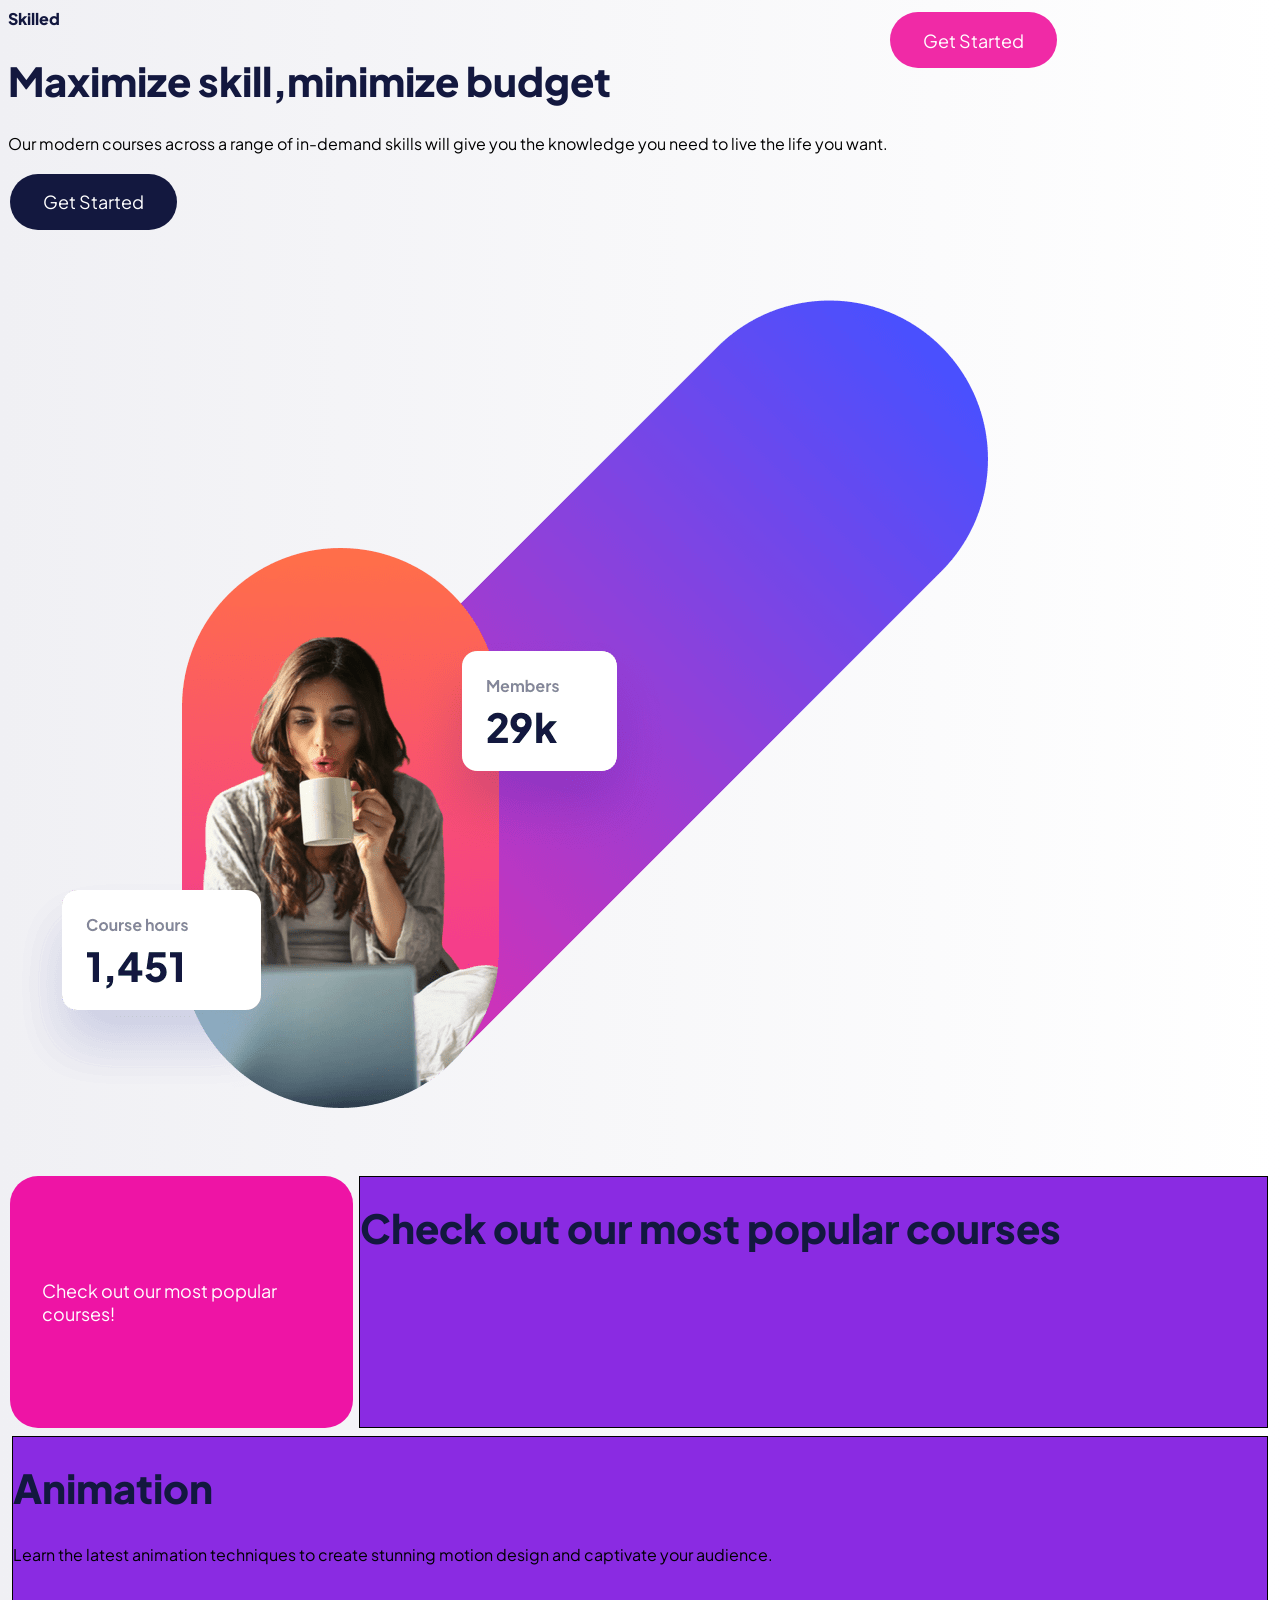
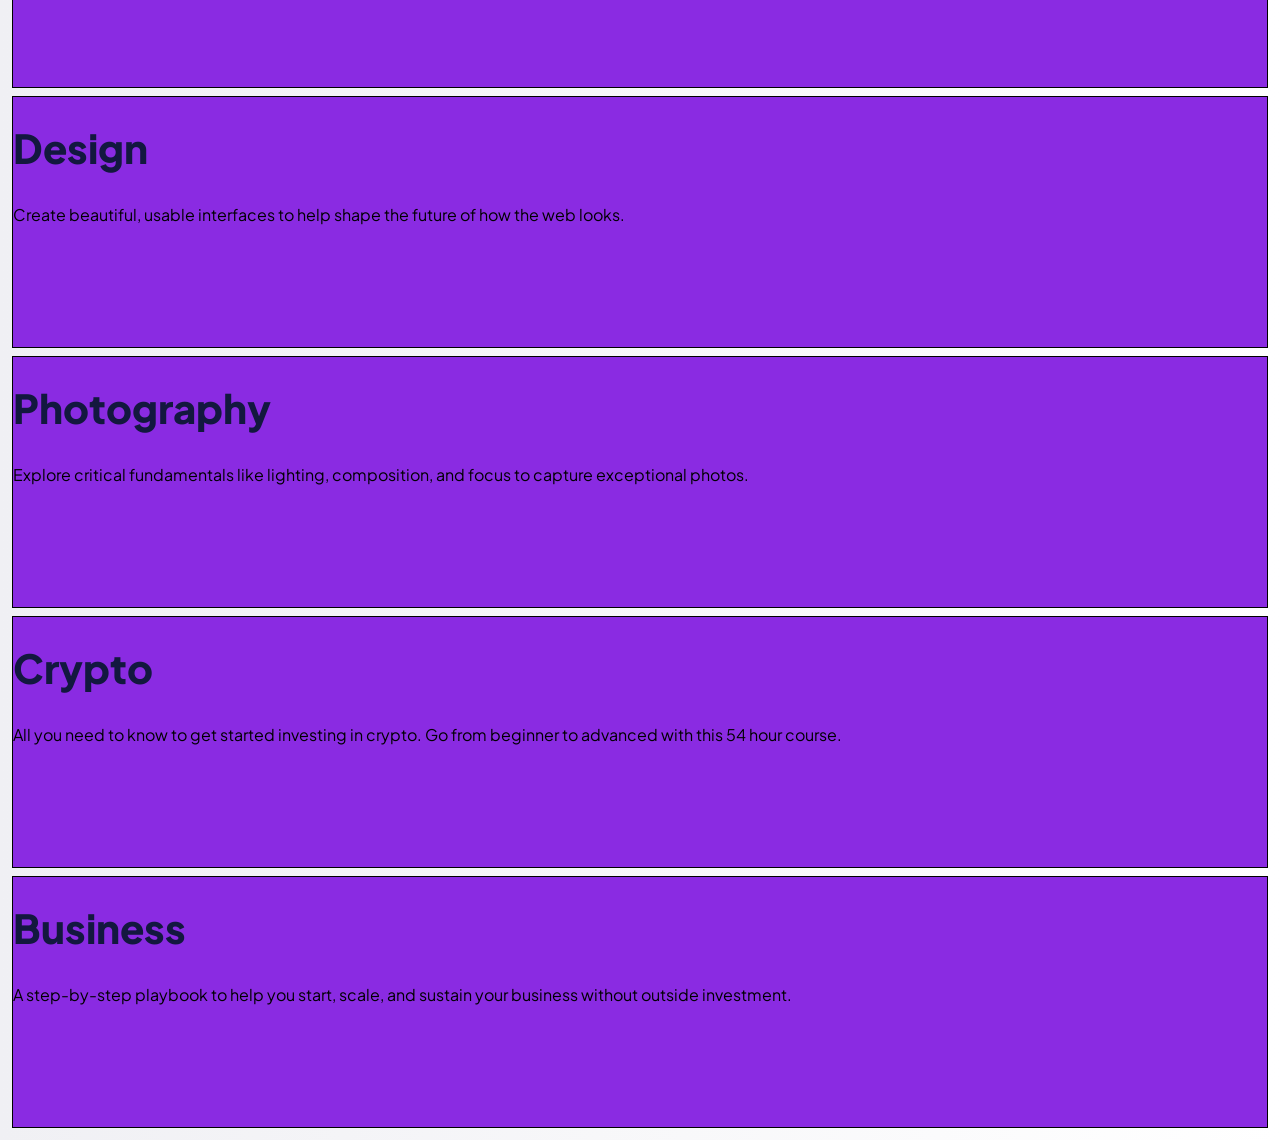
==== index.html @ 8b705584 "responsive update#1" ====
<!DOCTYPE html>
<html lang="en">
<head>
    <meta charset="UTF-8">
    <meta http-equiv="X-UA-Compatible" content="IE=edge">
    <meta name="viewport" content="width=device-width, initial-scale=1.0">
    <link rel="stylesheet" href="reset.css">
    <link rel="stylesheet" href="style.css">
    <link rel="icon" type="image/png" sizes="32x32" href="./assets/favicon-32x32.png">
    <link rel="preconnect" href="https://fonts.googleapis.com">
    <link rel="preconnect" href="https://fonts.gstatic.com" crossorigin>
    <link href="https://fonts.googleapis.com/css2?family=Plus+Jakarta+Sans:wght@400;500;800&display=swap" rel="stylesheet">
    <title>Bitcamp2</title>
</head>
<body>
    <div class="container">
        <div style="height: 20%;"> <h7 style="font-family: 'Plus Jakarta Sans', sans-serif; color: #13183F; font-weight: 800;"> Skilled  </h7>   
        <h1> Maximize skill,minimize budget </h1>
        <p> Our modern courses across a range of in-demand skills will give you the knowledge you need to live the life you want. </p> <button class="button"> Get Started </button>
        </div>
        <button class="button1"> Get Started </button>
        <div>
         <img   class="mobile" src="Assets/image-hero-mobile.png" alt="photo">
         <img class="desktop col-12" src="Assets/image-hero-desktop.png" alt="photo" >
        </div>

        <button class="buttonB"> Check out our most popular courses! </button>
        <div class="block one"> 
            <h1> Check out our most popular courses </h1>
        </div>
        <div class="block two">
             <h1>Animation</h1> 
             <p> Learn the latest animation techniques to create stunning motion design and captivate your audience. </p> 
        </div>
        <div class="block three"> 
            <h1> Design </h1> 
            <p> Create beautiful, usable interfaces to help shape the future of how the web looks. </p> 
        </div>
        <div class="block four"> 
            <h1> Photography </h1>
            <p> Explore critical fundamentals like lighting, composition, and focus to capture exceptional photos. </p>
        </div>
        <div class="block six"> 
            <h1> Crypto </h1>
            <p> All you need to know to get started investing in crypto. Go from beginner to advanced with this 54 hour course. </p>
        </div>
        <div class="block seven"> 
            <h1> Business </h1>
            <p> A step-by-step playbook to help you start, scale, and sustain your business without outside investment. </p>
        </div>
    </div>
    <script src="script.js"> </script>
</body>
</html>
---- style.css ----
body {
    background: rgb(240,240,244);
    background: linear-gradient(90deg, rgba(240,240,244,1) 0%, rgba(255,255,255,1) 100%, rgba(0,212,255,1) 100%);
}
h1 {
    font-family: 'Plus Jakarta Sans', sans-serif;
}
h1 {
    font-family: 'Plus Jakarta Sans', sans-serif; 
    font-size: 40px; 
    color: #13183F; 
    font-weight: 800;
    line-height: 50px;
    text-align: left;
    vertical-align: top;
    
}
p {
    font-family: 'Plus Jakarta Sans', sans-serif;
    text-align: left;
}
.container {
    display: flex;
    flex-wrap: wrap;
}
.block {
    flex-grow: 1;
    height: 250px;
    outline: 1px solid black;
    margin: 5px;
    background-color: blueviolet;
    text-align:center;
    line-height: 30px;
}
.button {
    font-family: 'Plus Jakarta Sans', sans-serif;
    background-color: #13183F;
    border: none;
    color: #ffffff;
    padding: 15px 32px;
    text-align: center;
    text-decoration: none;
    display: inline-block;
    height: 56px;
    width: 167px;
    font-size: 18px;
    margin: 4px 2px;
    border-radius: 28px;
    cursor: pointer;
}
.buttonB {
    font-family: 'Plus Jakarta Sans', sans-serif;
    background-color: rgb(238, 20, 165);
    border: none;
    color: #ffffff;
    padding: 32px 32px;
    text-align: left;
    text-decoration: none;
    display: inline-block;
    height: 120x;
    width: 343px;
    font-size: 18px;
    margin: 4px 2px;
    border-radius: 28px;
    cursor: pointer;
}
.desktop {
    display:none;
}
.button1 {
    font-family: 'Plus Jakarta Sans', sans-serif;
    background-color: #F02AA6;
    border: none;
    color: #ffffff;
    padding: 15px 32px;
    text-align: center;
    text-decoration: none;
    display: inline-block;
    height: 56px;
    width: 167px;
    font-size: 18px;
    margin: 4px 2px;
    border-radius: 28px;
    cursor: pointer;
}
[class*="col-"] {
    width: 100%;
  }
.menu li:hover {
    background-color: #0099cc;
}
@media only screen and (min-width: 768px) {
    /* For desktop: */
    .desktop {
        display:block;
    }
    .container{
        display: flex;
        flex-wrap: wrap;
        
    }
    .mobile {
        display:none;
    }

    .col-1 {width: 8.33%;}
    .col-2 {width: 16.66%;}
    .col-3 {width: 25%;}
    .col-4 {width: 33.33%;}
    .col-5 {width: 41.66%;}
    .col-6 {width: 50%;}
    .col-7 {width: 58.33%;}
    .col-8 {width: 66.66%;}
    .col-9 {width: 75%;}
    .col-10 {width: 83.33%;}
    .col-11 {width: 91.66%;}
    .col-12 {width: 100%;}
  }
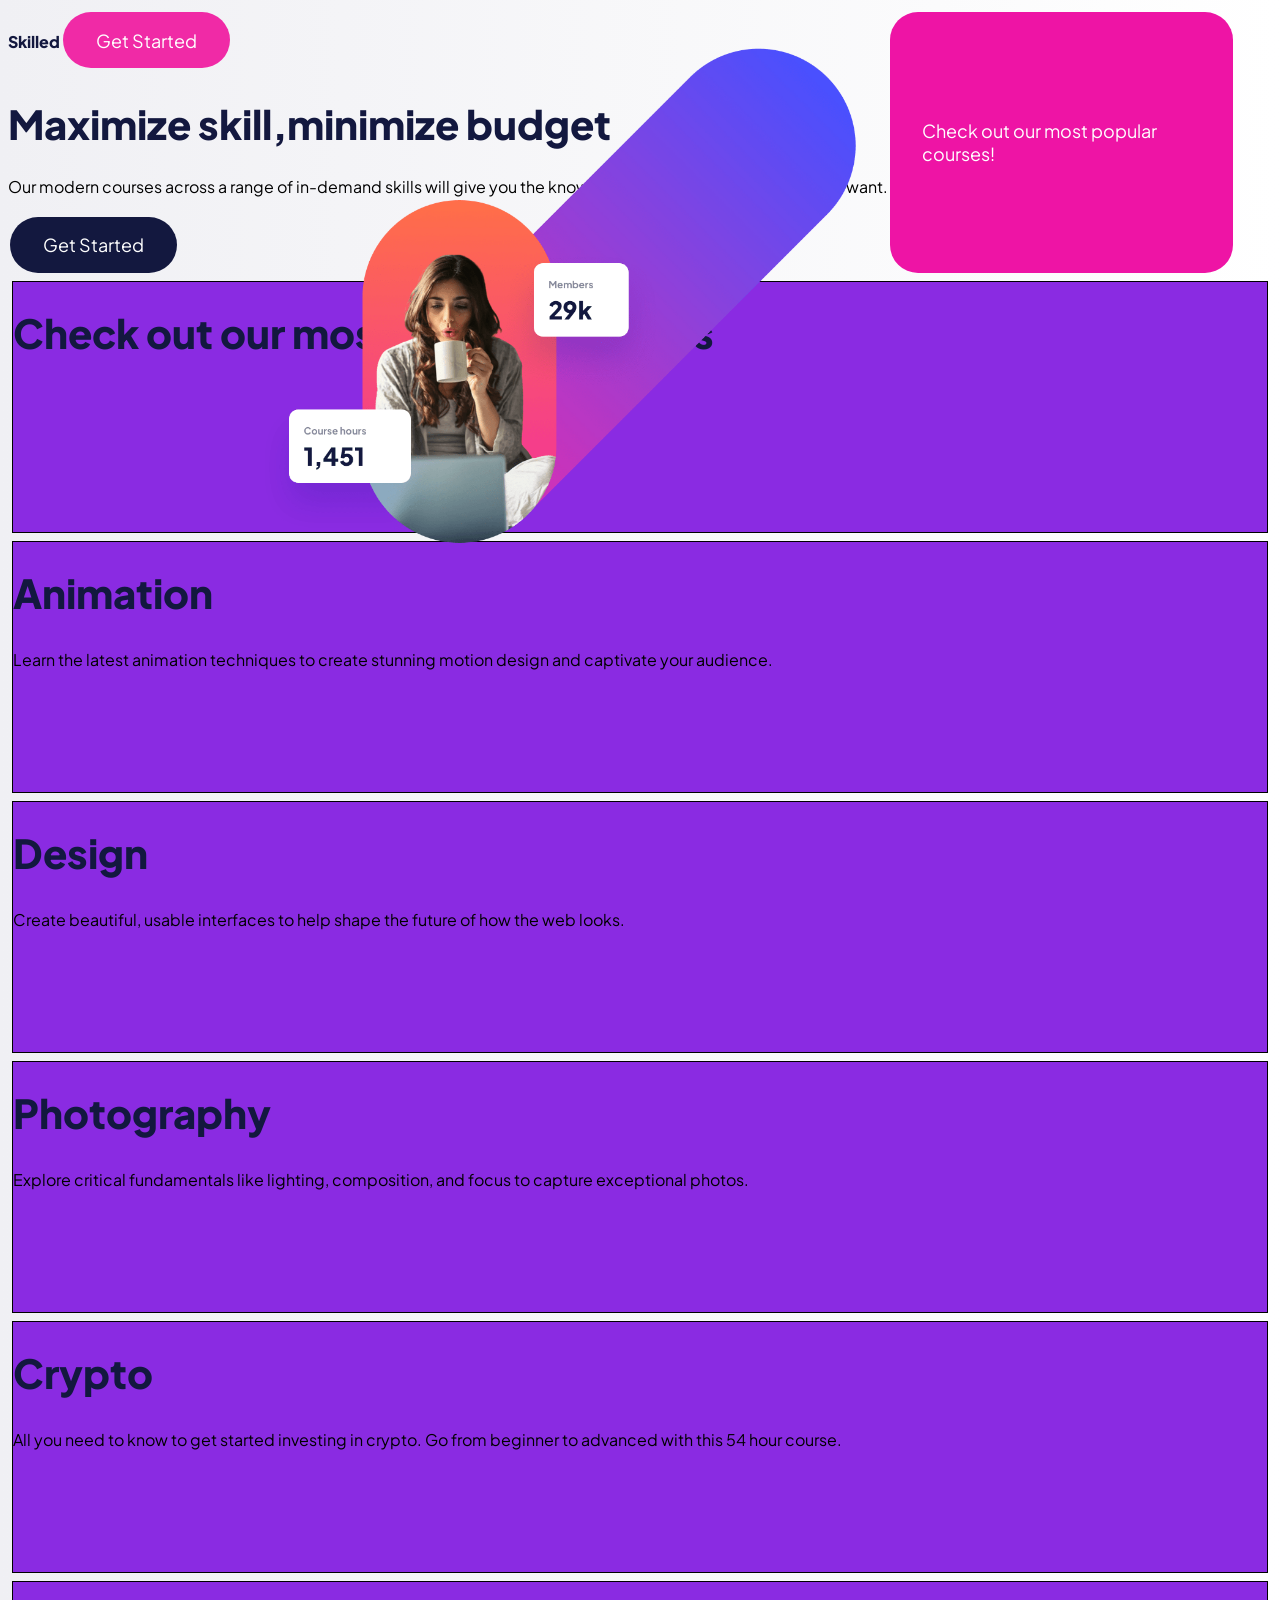
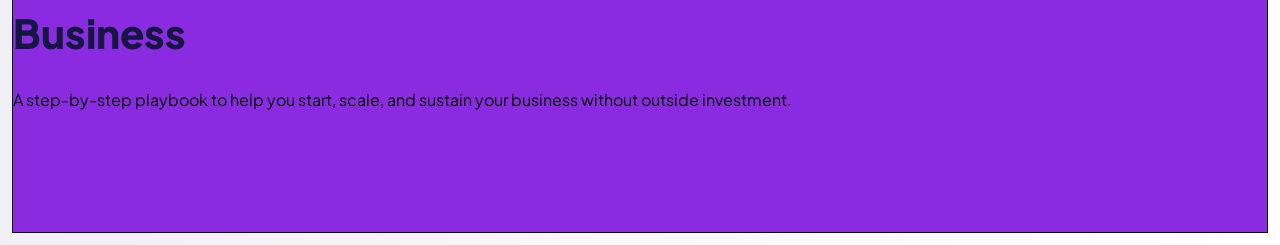
==== commit a485d1d5: "responsive update#2" ====
--- a/index.html
+++ b/index.html
@@ -14,14 +14,17 @@
 </head>
 <body>
     <div class="container">
-        <div style="height: 20%;"> <h7 style="font-family: 'Plus Jakarta Sans', sans-serif; color: #13183F; font-weight: 800;"> Skilled  </h7>   
+
+        <div class="desktop1"> <h7 style="font-family: 'Plus Jakarta Sans', sans-serif; color: #13183F; font-weight: 800;"> Skilled  </h7>   <button class="button1"> Get Started </button>
         <h1> Maximize skill,minimize budget </h1>
         <p> Our modern courses across a range of in-demand skills will give you the knowledge you need to live the life you want. </p> <button class="button"> Get Started </button>
+        
         </div>
-        <button class="button1"> Get Started </button>
+        
         <div>
-         <img   class="mobile" src="Assets/image-hero-mobile.png" alt="photo">
+         <img   class="mobile col-3" src="Assets/image-hero-mobile.png" alt="photo">
          <img class="desktop col-12" src="Assets/image-hero-desktop.png" alt="photo" >
+         <img class="tablet col-6" src="Assets/image-hero-desktop.png" alt="photo">
         </div>
 
         <button class="buttonB"> Check out our most popular courses! </button>
--- a/style.css
+++ b/style.css
@@ -1,6 +1,8 @@
 body {
     background: rgb(240,240,244);
     background: linear-gradient(90deg, rgba(240,240,244,1) 0%, rgba(255,255,255,1) 100%, rgba(0,212,255,1) 100%);
+
+    overflow-x: hidden;
 }
 h1 {
     font-family: 'Plus Jakarta Sans', sans-serif;
@@ -64,9 +66,6 @@
     border-radius: 28px;
     cursor: pointer;
 }
-.desktop {
-    display:none;
-}
 .button1 {
     font-family: 'Plus Jakarta Sans', sans-serif;
     background-color: #F02AA6;
@@ -82,17 +81,27 @@
     margin: 4px 2px;
     border-radius: 28px;
     cursor: pointer;
+    margin-left: auto;
+
 }
+.desktop {
+    display:none; 
+}
+.tablet {
+    display: none;
+}
+
 [class*="col-"] {
     width: 100%;
   }
 .menu li:hover {
     background-color: #0099cc;
 }
-@media only screen and (min-width: 768px) {
+@media only screen and (min-width: 376px) {
     /* For desktop: */
     .desktop {
         display:block;
+        position: absolute;
     }
     .container{
         display: flex;
@@ -115,4 +124,20 @@
     .col-10 {width: 83.33%;}
     .col-11 {width: 91.66%;}
     .col-12 {width: 100%;}
+  }
+  @media only screen and (min-width: 769px) {
+    .tablet {
+        display: block;
+        position: absolute;
+        left: 20%;
+    }
+    .mobile {
+        display:none;
+    }
+    .desktop {
+        display:none;
+        position: absolute;
+        left: 20%;
+    }
+
   }
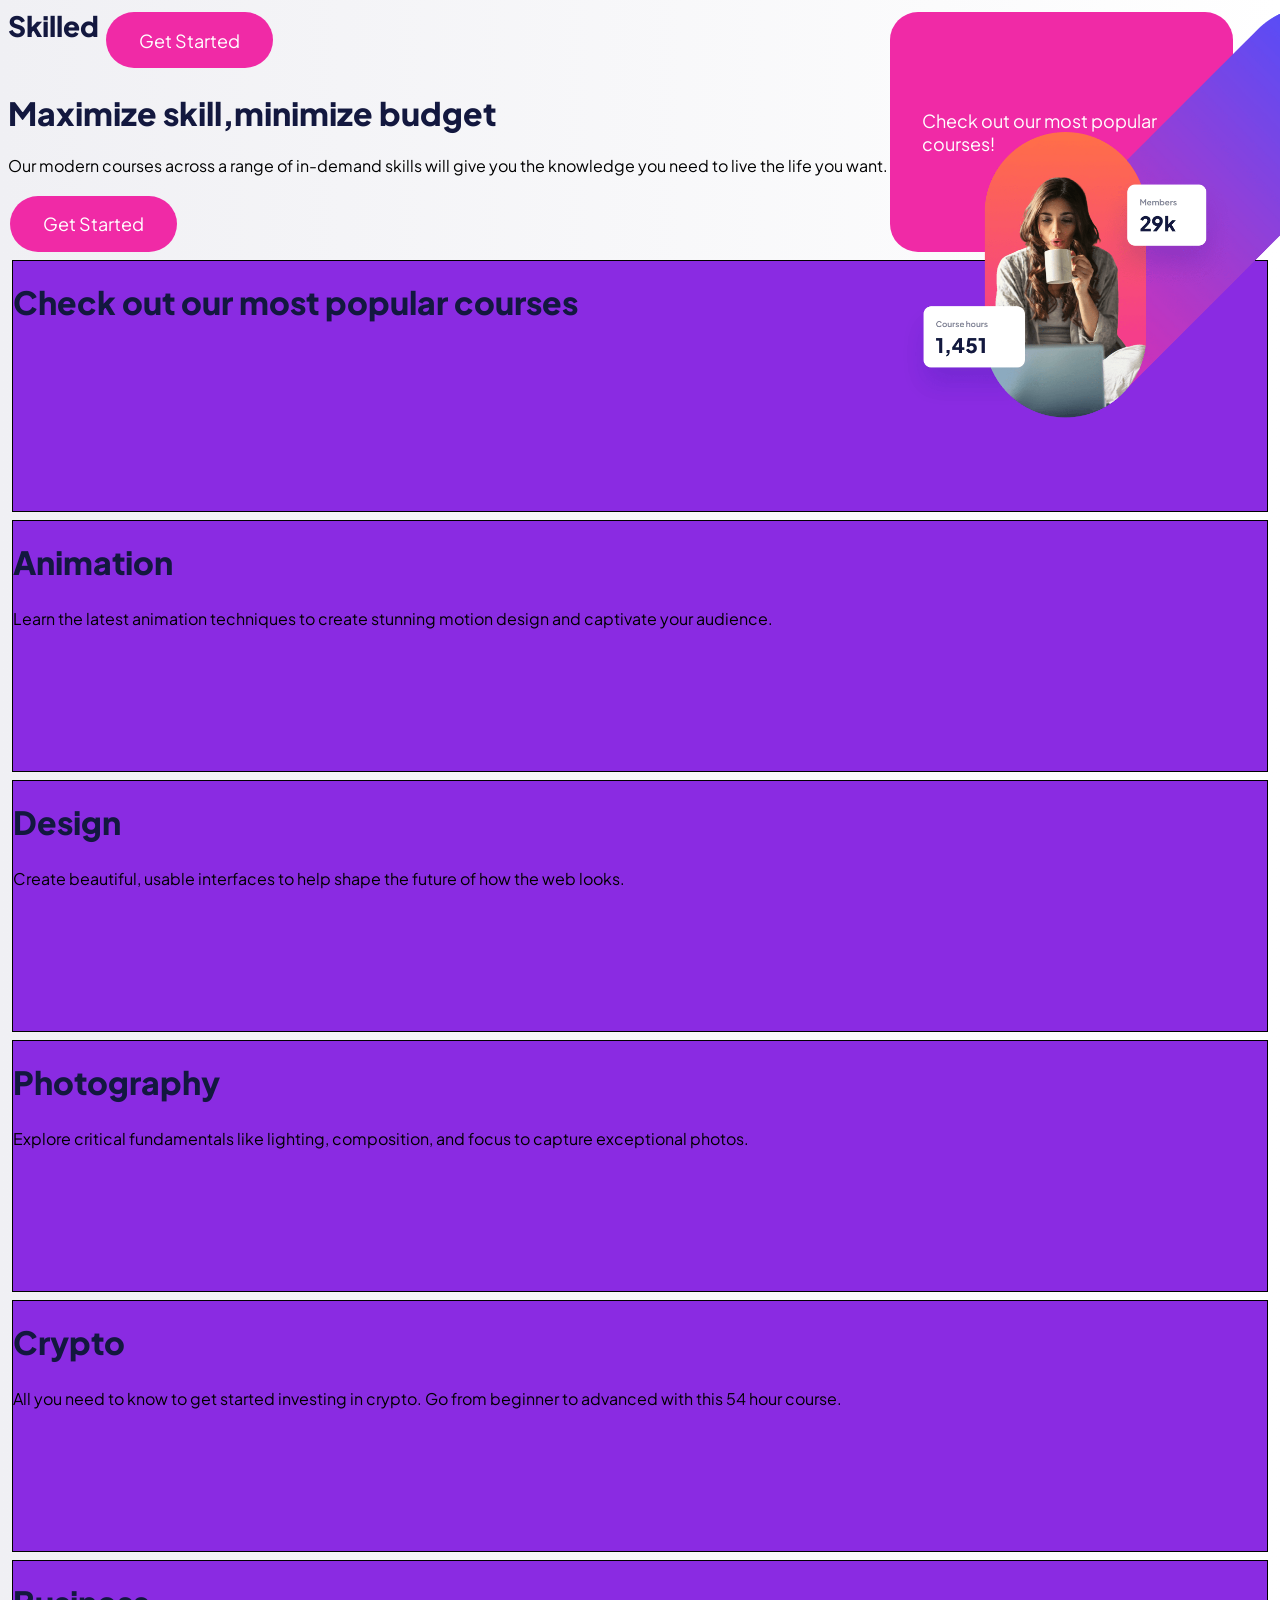
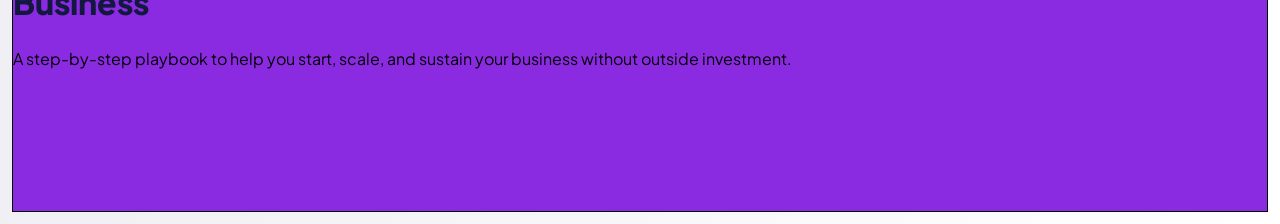
==== commit b7069a0d: "responsive update" ====
--- a/index.html
+++ b/index.html
@@ -15,16 +15,15 @@
 <body>
     <div class="container">
 
-        <div class="desktop1"> <h7 style="font-family: 'Plus Jakarta Sans', sans-serif; color: #13183F; font-weight: 800;"> Skilled  </h7>   <button class="button1"> Get Started </button>
+        <div class="desktop1"> <h7> Skilled  </h7>   <button class="button1"> Get Started </button>
         <h1> Maximize skill,minimize budget </h1>
         <p> Our modern courses across a range of in-demand skills will give you the knowledge you need to live the life you want. </p> <button class="button"> Get Started </button>
-        
         </div>
         
         <div>
-         <img   class="mobile col-3" src="Assets/image-hero-mobile.png" alt="photo">
+         <img   class="mobile col-1" src="Assets/image-hero-mobile.png" alt="photo">
          <img class="desktop col-12" src="Assets/image-hero-desktop.png" alt="photo" >
-         <img class="tablet col-6" src="Assets/image-hero-desktop.png" alt="photo">
+         <img class="tablet col-5" src="Assets/image-hero-desktop.png" alt="photo">
         </div>
 
         <button class="buttonB"> Check out our most popular courses! </button>
--- a/style.css
+++ b/style.css
@@ -4,19 +4,27 @@
 
     overflow-x: hidden;
 }
-h1 {
-    font-family: 'Plus Jakarta Sans', sans-serif;
-}
+
 h1 {
     font-family: 'Plus Jakarta Sans', sans-serif; 
-    font-size: 40px; 
+    font-size: 32px; 
     color: #13183F; 
     font-weight: 800;
-    line-height: 50px;
+    line-height: 40px;
     text-align: left;
     vertical-align: top;
     
 }
+h7 {
+    font-family: 'Plus Jakarta Sans', sans-serif;
+    font-size: 28px; 
+    color: #13183F; 
+    font-weight: 800;
+    line-height: 35px;
+    text-align: left;
+    vertical-align: top;
+}
+
 p {
     font-family: 'Plus Jakarta Sans', sans-serif;
     text-align: left;
@@ -36,7 +44,7 @@
 }
 .button {
     font-family: 'Plus Jakarta Sans', sans-serif;
-    background-color: #13183F;
+    background-color: #F02AA6;
     border: none;
     color: #ffffff;
     padding: 15px 32px;
@@ -52,7 +60,7 @@
 }
 .buttonB {
     font-family: 'Plus Jakarta Sans', sans-serif;
-    background-color: rgb(238, 20, 165);
+    background-color: #F02AA6;
     border: none;
     color: #ffffff;
     padding: 32px 32px;
@@ -81,8 +89,7 @@
     margin: 4px 2px;
     border-radius: 28px;
     cursor: pointer;
-    margin-left: auto;
-
+    
 }
 .desktop {
     display:none; 
@@ -129,7 +136,8 @@
     .tablet {
         display: block;
         position: absolute;
-        left: 20%;
+        left: 70%;
+        bottom: 50%;
     }
     .mobile {
         display:none;
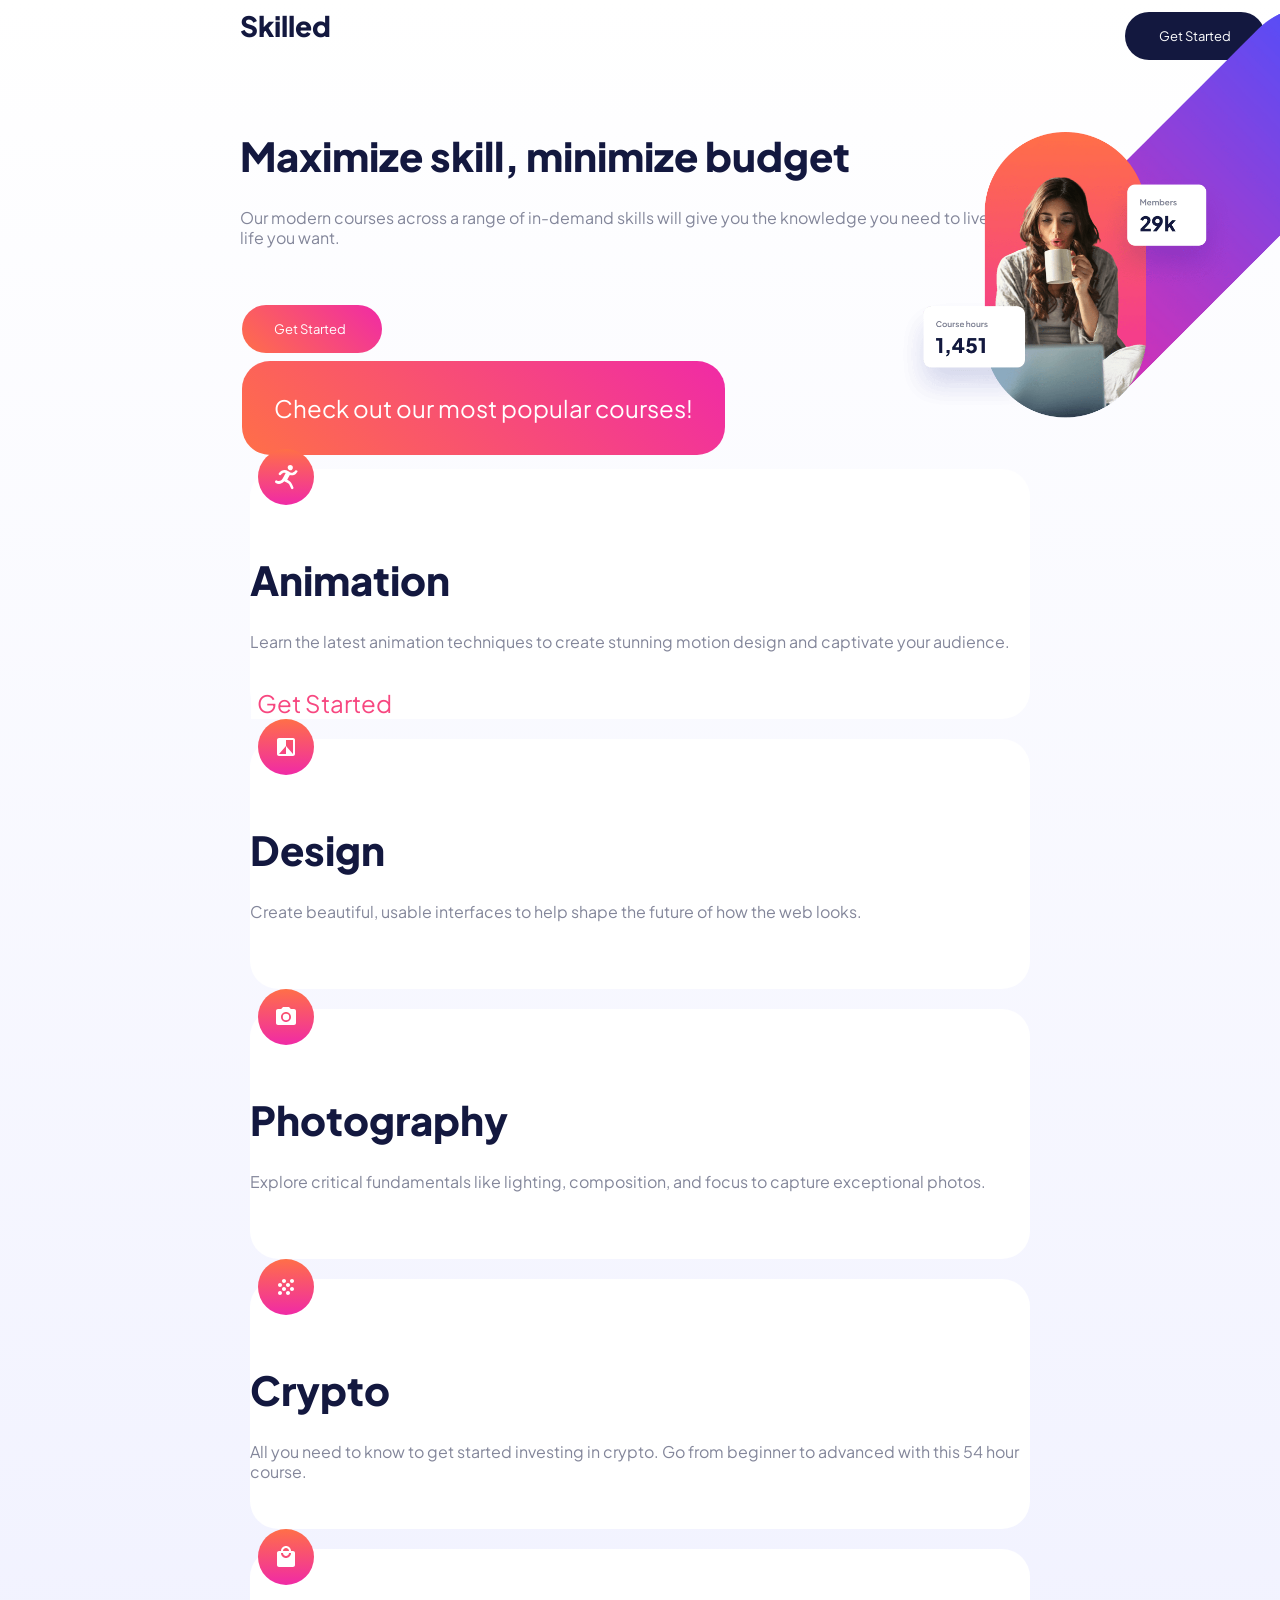
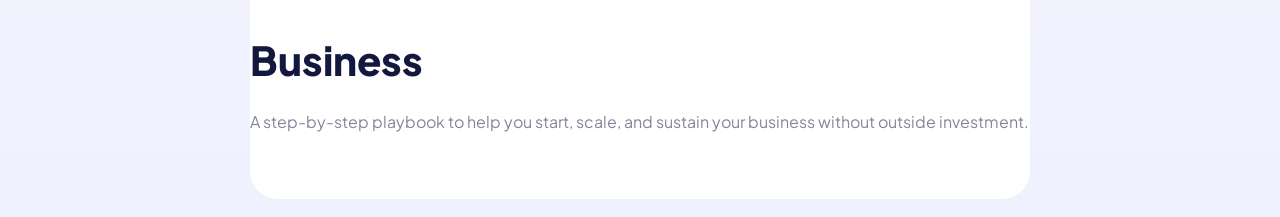
==== commit 615894ed: "small update" ====
--- a/index.html
+++ b/index.html
@@ -12,11 +12,11 @@
     <link href="https://fonts.googleapis.com/css2?family=Plus+Jakarta+Sans:wght@400;500;800&display=swap" rel="stylesheet">
     <title>Bitcamp2</title>
 </head>
-<body>
+<body class="wrapper">
     <div class="container">
 
         <div class="desktop1"> <h7> Skilled  </h7>   <button class="button1"> Get Started </button>
-        <h1> Maximize skill,minimize budget </h1>
+        <h1> Maximize skill, minimize budget </h1>
         <p> Our modern courses across a range of in-demand skills will give you the knowledge you need to live the life you want. </p> <button class="button"> Get Started </button>
         </div>
         
@@ -27,26 +27,30 @@
         </div>
 
         <button class="buttonB"> Check out our most popular courses! </button>
-        <div class="block one"> 
-            <h1> Check out our most popular courses </h1>
-        </div>
         <div class="block two">
+            <img src="Assets/icon-animation.svg" alt="" class="iconi">
              <h1>Animation</h1> 
              <p> Learn the latest animation techniques to create stunning motion design and captivate your audience. </p> 
+             <button class="buttonS"> Get Started </button>
         </div>
         <div class="block three"> 
+            <img src="Assets/icon-design.svg" alt="" class="iconi">
             <h1> Design </h1> 
             <p> Create beautiful, usable interfaces to help shape the future of how the web looks. </p> 
         </div>
         <div class="block four"> 
+            <img src="Assets/icon-photography.svg" alt="" class="iconi">
             <h1> Photography </h1>
             <p> Explore critical fundamentals like lighting, composition, and focus to capture exceptional photos. </p>
         </div>
         <div class="block six"> 
+            <img src="Assets/icon-crypto.svg" alt="" class="iconi">
             <h1> Crypto </h1>
             <p> All you need to know to get started investing in crypto. Go from beginner to advanced with this 54 hour course. </p>
+            
         </div>
         <div class="block seven"> 
+            <img src="Assets/icon-business.svg" alt="" class="iconi">
             <h1> Business </h1>
             <p> A step-by-step playbook to help you start, scale, and sustain your business without outside investment. </p>
         </div>
--- a/style.css
+++ b/style.css
@@ -1,18 +1,22 @@
 body {
-    background: rgb(240,240,244);
-    background: linear-gradient(90deg, rgba(240,240,244,1) 0%, rgba(255,255,255,1) 100%, rgba(0,212,255,1) 100%);
+    overflow-x: hidden;
+    background: linear-gradient(180deg, #FFFFFF 0%, #F0F1FF 100%);
 
-    overflow-x: hidden;
 }
-
+.wrapper {   /* ashorebs kontents marcxena kididan   */
+    max-width: 50rem;
+    margin-inline: auto;
+    padding-inline: 1rem;
+}
 h1 {
     font-family: 'Plus Jakarta Sans', sans-serif; 
-    font-size: 32px; 
+    font-size: 40px; 
     color: #13183F; 
     font-weight: 800;
-    line-height: 40px;
+    line-height: 50px;
     text-align: left;
     vertical-align: top;
+    margin-top: 11%;
     
 }
 h7 {
@@ -28,6 +32,17 @@
 p {
     font-family: 'Plus Jakarta Sans', sans-serif;
     text-align: left;
+    font-size: 16px;
+    line-height: 129%;
+    box-align:left;
+    color: #83869A;
+
+
+}
+.iconi {
+    position: absolute;
+    margin-top:-20px;
+    left: 1%;
 }
 .container {
     display: flex;
@@ -35,60 +50,96 @@
 }
 .block {
     flex-grow: 1;
+    background: #FFFFFF;
     height: 250px;
-    outline: 1px solid black;
-    margin: 5px;
-    background-color: blueviolet;
+    border-radius: 28px;
+    margin: 10px;
     text-align:center;
     line-height: 30px;
+    position:relative;
+    
 }
+.buttonS{
+    font-family: 'Plus Jakarta Sans', sans-serif;
+    background-image: 
+    linear-gradient(
+        45deg,
+      white,
+       white
+    );
+    border: none;
+    color:  #F74780;
+    padding-top: 20px;
+    left: 0.1%;
+    position: absolute;
+    text-align: left;
+    text-decoration: none;
+    display: inline-block;
+    font-size: 24px;
+    cursor: pointer;
+}
+.buttonS:hover {opacity: 0.5}
+.button:hover {opacity: 0.5}
+.buttonB:hover {opacity: 0.5}
+.button1:hover {opacity: 0.5}
 .button {
     font-family: 'Plus Jakarta Sans', sans-serif;
-    background-color: #F02AA6;
+    background-image: 
+    linear-gradient(
+        45deg,
+       #FF6F48,
+       #F02AA6
+    );
+    border: none;
+    color: #ffffff;
+    padding: 15px 32px;
+    text-align: left;
+    text-decoration: none;
+    display: inline-block;
+    height: 48px;
+    width: 140px;
+    font-size: 13px;
+    margin: 4px 2px;
+    border-radius: 28px;
+    cursor: pointer;
+    margin-top: 5%;
+}
+.buttonB {
+    font-family: 'Plus Jakarta Sans', sans-serif;
+    background-image: 
+    linear-gradient(
+        45deg,
+       #FF6F48,
+       #F02AA6
+    );
+    border: none;
+    color: #ffffff;
+    padding: 32px 32px;
+    text-align: left;
+    text-decoration: none;
+    display: inline-block;
+    font-size: 24px;
+    margin: 4px 2px;
+    border-radius: 28px;
+    cursor: pointer;
+}
+.button1 {
+    font-family: 'Plus Jakarta Sans', sans-serif;
+    background-color: #13183F;
     border: none;
     color: #ffffff;
     padding: 15px 32px;
     text-align: center;
     text-decoration: none;
     display: inline-block;
-    height: 56px;
-    width: 167px;
-    font-size: 18px;
+    height: 48px;
+    width: 140px;
+    font-size: 13px;
     margin: 4px 2px;
     border-radius: 28px;
     cursor: pointer;
-}
-.buttonB {
-    font-family: 'Plus Jakarta Sans', sans-serif;
-    background-color: #F02AA6;
-    border: none;
-    color: #ffffff;
-    padding: 32px 32px;
-    text-align: left;
-    text-decoration: none;
-    display: inline-block;
-    height: 120x;
-    width: 343px;
-    font-size: 18px;
-    margin: 4px 2px;
-    border-radius: 28px;
-    cursor: pointer;
-}
-.button1 {
-    font-family: 'Plus Jakarta Sans', sans-serif;
-    background-color: #F02AA6;
-    border: none;
-    color: #ffffff;
-    padding: 15px 32px;
-    text-align: center;
-    text-decoration: none;
-    display: inline-block;
-    height: 56px;
-    width: 167px;
-    font-size: 18px;
-    margin: 4px 2px;
-    border-radius: 28px;
-    cursor: pointer;
+    position: absolute;
+    right: 1%;
     
 }
 .desktop {
@@ -101,9 +152,6 @@
 [class*="col-"] {
     width: 100%;
   }
-.menu li:hover {
-    background-color: #0099cc;
-}
 @media only screen and (min-width: 376px) {
     /* For desktop: */
     .desktop {
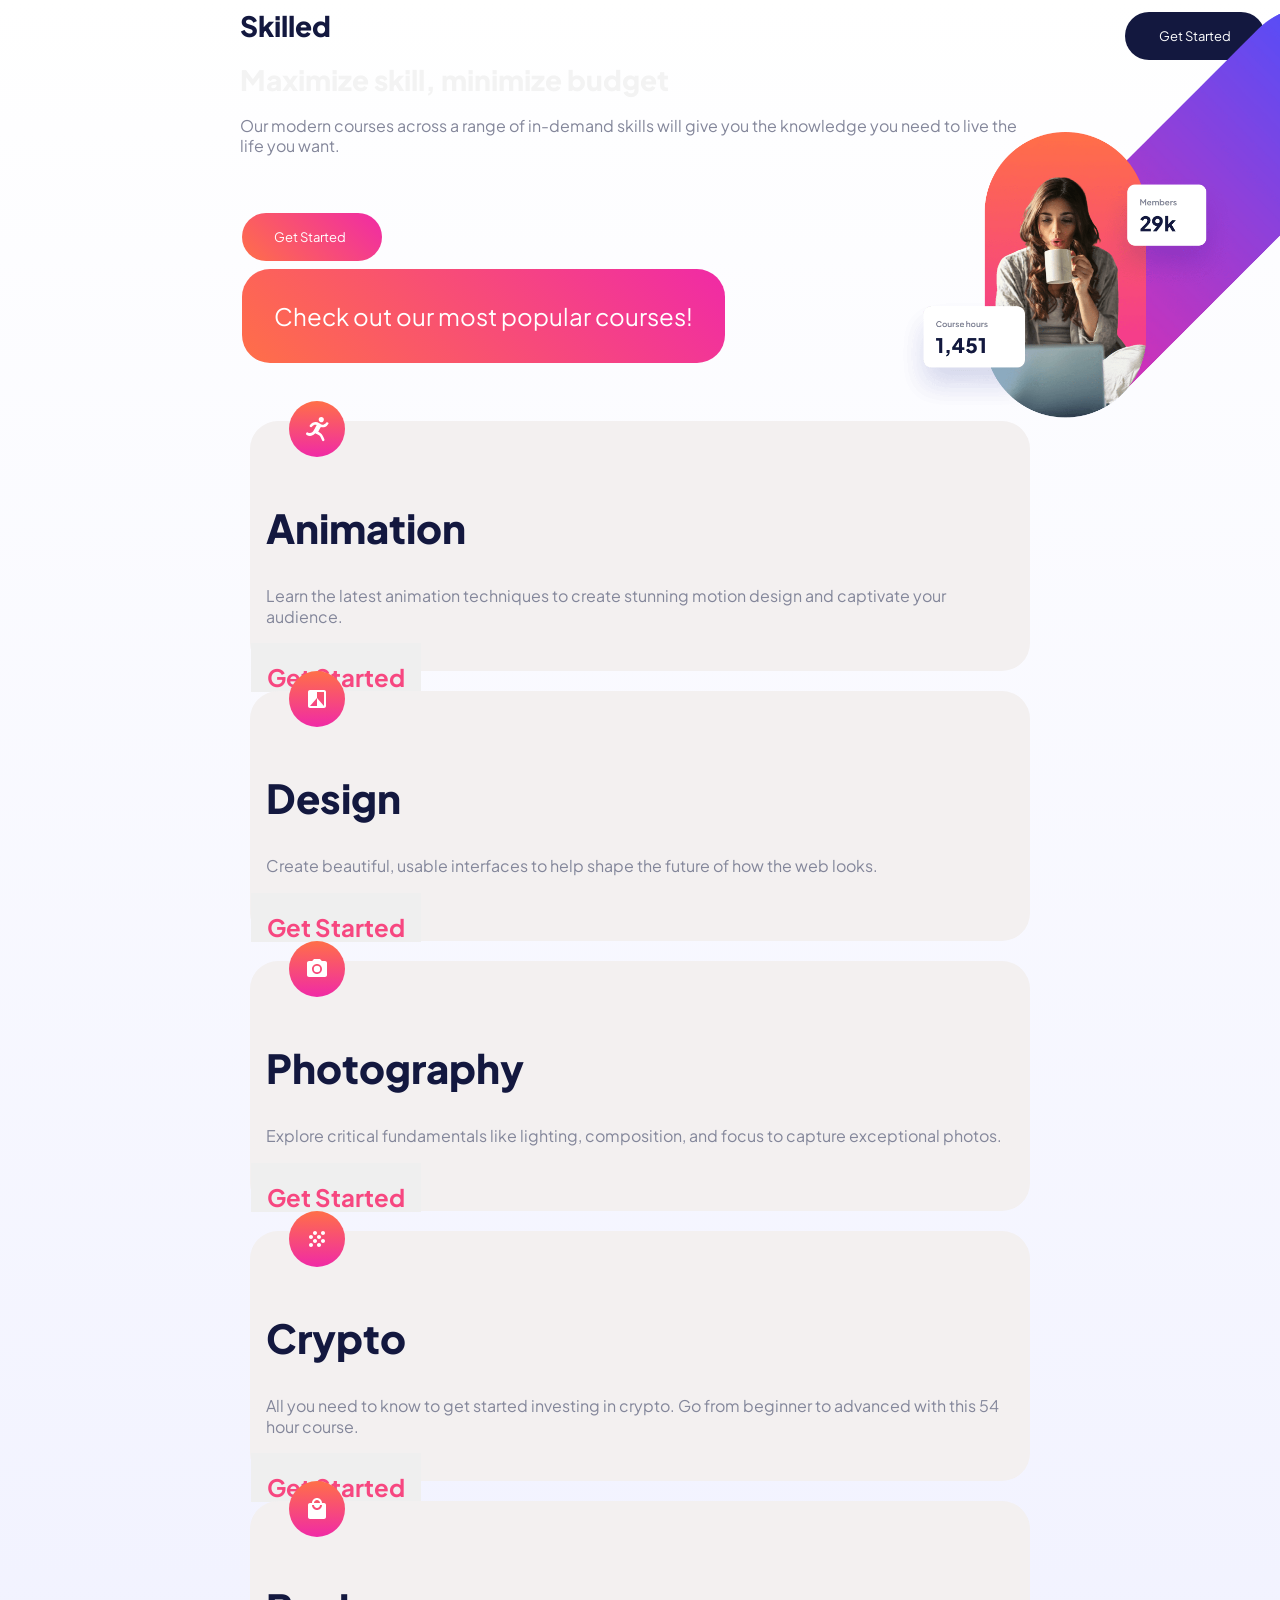
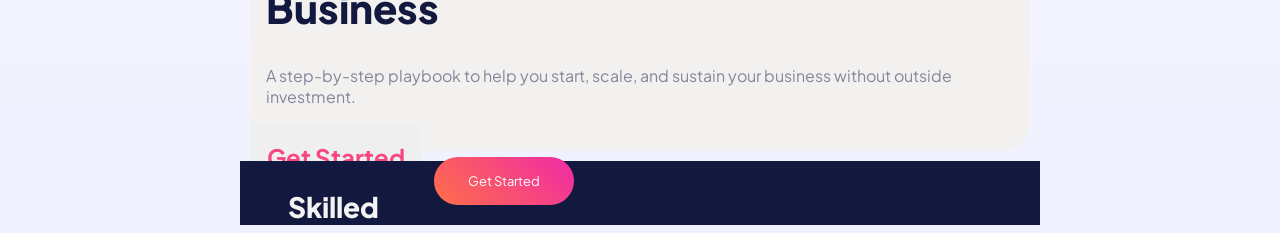
==== commit cb1af36b: "small update" ====
--- a/index.html
+++ b/index.html
@@ -16,7 +16,7 @@
     <div class="container">
 
         <div class="desktop1"> <h7> Skilled  </h7>   <button class="button1"> Get Started </button>
-        <h1> Maximize skill, minimize budget </h1>
+        <h1 class="skill"> Maximize skill, minimize budget </h1>
         <p> Our modern courses across a range of in-demand skills will give you the knowledge you need to live the life you want. </p> <button class="button"> Get Started </button>
         </div>
         
@@ -29,31 +29,35 @@
         <button class="buttonB"> Check out our most popular courses! </button>
         <div class="block two">
             <img src="Assets/icon-animation.svg" alt="" class="iconi">
-             <h1>Animation</h1> 
+             <h2 class="head">Animation</h2> 
              <p> Learn the latest animation techniques to create stunning motion design and captivate your audience. </p> 
              <button class="buttonS"> Get Started </button>
         </div>
         <div class="block three"> 
             <img src="Assets/icon-design.svg" alt="" class="iconi">
-            <h1> Design </h1> 
+            <h2 class="head"> Design </h2> 
             <p> Create beautiful, usable interfaces to help shape the future of how the web looks. </p> 
+            <button class="buttonS"> Get Started </button>
         </div>
         <div class="block four"> 
             <img src="Assets/icon-photography.svg" alt="" class="iconi">
-            <h1> Photography </h1>
+            <h2 class="head"> Photography </h2>
             <p> Explore critical fundamentals like lighting, composition, and focus to capture exceptional photos. </p>
+            <button class="buttonS"> Get Started </button>
         </div>
         <div class="block six"> 
             <img src="Assets/icon-crypto.svg" alt="" class="iconi">
-            <h1> Crypto </h1>
+            <h2 class="head"> Crypto </h2>
             <p> All you need to know to get started investing in crypto. Go from beginner to advanced with this 54 hour course. </p>
-            
+            <button class="buttonS"> Get Started </button>
         </div>
         <div class="block seven"> 
             <img src="Assets/icon-business.svg" alt="" class="iconi">
-            <h1> Business </h1>
+            <h2 class="head"> Business </h2>
             <p> A step-by-step playbook to help you start, scale, and sustain your business without outside investment. </p>
+            <button class="buttonS"> Get Started </button>
         </div>
+        <div class="bot"> <h3 class="skill"> Skilled </h3> <button class="buttonlast"> Get Started </button> </div>
     </div>
     <script src="script.js"> </script>
 </body>
--- a/style.css
+++ b/style.css
@@ -8,7 +8,17 @@
     margin-inline: auto;
     padding-inline: 1rem;
 }
-h1 {
+.skill{
+    
+    font-family: 'Plus Jakarta Sans', sans-serif; 
+    font-size: 28px;
+    font-weight: 800;
+    line-height: 35px;
+    letter-spacing: 0px;
+    text-align: left;
+    color: #f3f3f3; 
+}
+.head {
     font-family: 'Plus Jakarta Sans', sans-serif; 
     font-size: 40px; 
     color: #13183F; 
@@ -42,15 +52,18 @@
 .iconi {
     position: absolute;
     margin-top:-20px;
-    left: 1%;
+    left: 5%;
 }
 .container {
     display: flex;
     flex-wrap: wrap;
 }
 .block {
+    max-width: 50rem;
+    margin-inline: auto;
+    padding-inline: 1rem;
     flex-grow: 1;
-    background: #FFFFFF;
+    background: #f3f0f0;
     height: 250px;
     border-radius: 28px;
     margin: 10px;
@@ -60,13 +73,16 @@
     
 }
 .buttonS{
-    font-family: 'Plus Jakarta Sans', sans-serif;
-    background-image: 
-    linear-gradient(
-        45deg,
-      white,
-       white
-    );
+    font-family: Plus Jakarta Sans;
+    font-size: 18px;
+    font-weight: 700;
+    line-height: 28px;
+    letter-spacing: 0px;
+    max-width: 50rem;
+    margin-inline: auto;
+    padding-inline: 1rem;
+    background-image: 
+    linear-gradient(45deg,white);
     border: none;
     color:  #F74780;
     padding-top: 20px;
@@ -122,10 +138,16 @@
     margin: 4px 2px;
     border-radius: 28px;
     cursor: pointer;
-}
-.button1 {
-    font-family: 'Plus Jakarta Sans', sans-serif;
-    background-color: #13183F;
+    margin-bottom: 3rem;
+}
+.buttonlast {
+    font-family: 'Plus Jakarta Sans', sans-serif;
+    background-image: 
+    linear-gradient(
+        45deg,
+       #FF6F48,
+       #F02AA6
+    );
     border: none;
     color: #ffffff;
     padding: 15px 32px;
@@ -139,7 +161,39 @@
     border-radius: 28px;
     cursor: pointer;
     position: absolute;
+    left: 12rem;
+    bottom: 1rem;
+    
+}
+
+.button1 {
+    font-family: 'Plus Jakarta Sans', sans-serif;
+    background-color: #13183F;
+    border: none;
+    color: #ffffff;
+    padding: 15px 32px;
+    text-align: center;
+    text-decoration: none;
+    display: inline-block;
+    height: 48px;
+    width: 140px;
+    font-size: 13px;
+    margin: 4px 2px;
+    border-radius: 28px;
+    cursor: pointer;
+    position: absolute;
     right: 1%;
+    
+    
+}
+.bot {
+    position: relative;
+    width: 100%;
+    background-color: #13183F; 
+    height: 4rem;
+    max-width:100%;
+    margin-inline:unset;
+    padding-inline: 3rem;
     
 }
 .desktop {
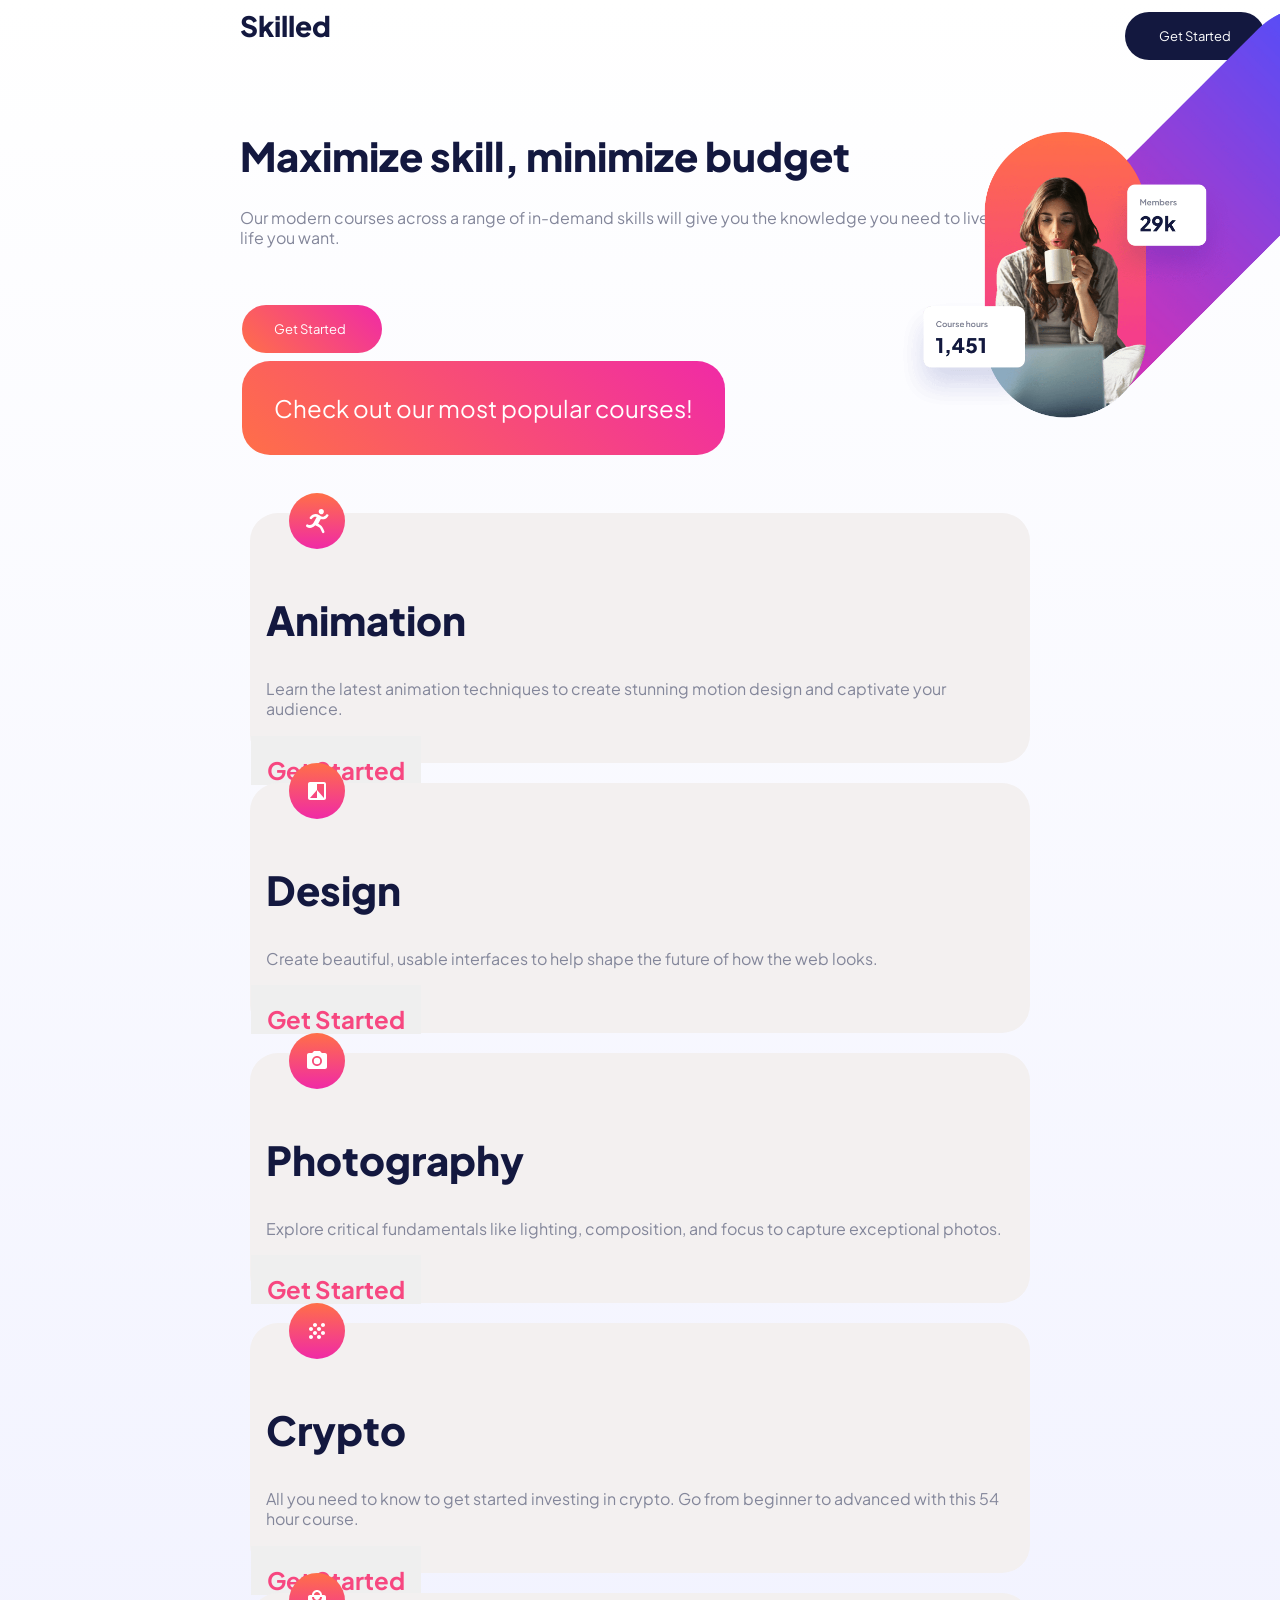
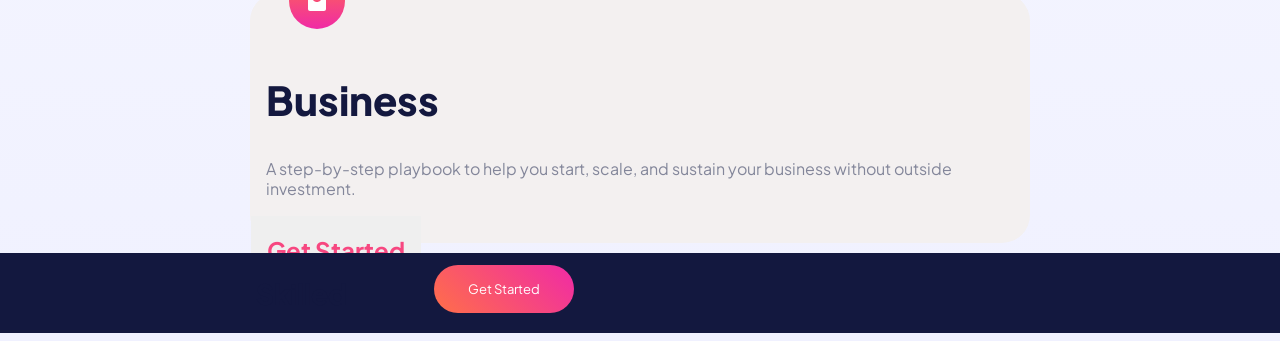
==== commit 43adacfb: "small update" ====
--- a/index.html
+++ b/index.html
@@ -16,7 +16,7 @@
     <div class="container">
 
         <div class="desktop1"> <h7> Skilled  </h7>   <button class="button1"> Get Started </button>
-        <h1 class="skill"> Maximize skill, minimize budget </h1>
+        <h1 class="head"> Maximize skill, minimize budget </h1>
         <p> Our modern courses across a range of in-demand skills will give you the knowledge you need to live the life you want. </p> <button class="button"> Get Started </button>
         </div>
         
@@ -57,7 +57,7 @@
             <p> A step-by-step playbook to help you start, scale, and sustain your business without outside investment. </p>
             <button class="buttonS"> Get Started </button>
         </div>
-        <div class="bot"> <h3 class="skill"> Skilled </h3> <button class="buttonlast"> Get Started </button> </div>
+        <div class="bot fullfill"> <h3 class="skill"> Skilled </h3> <button class="buttonlast"> Get Started </button> </div>
     </div>
     <script src="script.js"> </script>
 </body>
--- a/style.css
+++ b/style.css
@@ -9,14 +9,15 @@
     padding-inline: 1rem;
 }
 .skill{
-    
     font-family: 'Plus Jakarta Sans', sans-serif; 
+    
+
     font-size: 28px;
     font-weight: 800;
     line-height: 35px;
     letter-spacing: 0px;
     text-align: left;
-    color: #f3f3f3; 
+    color: #13183F; 
 }
 .head {
     font-family: 'Plus Jakarta Sans', sans-serif; 
@@ -140,6 +141,12 @@
     cursor: pointer;
     margin-bottom: 3rem;
 }
+.fullfill{  /* background is shevseba wrapperis an konteineris daignorebit */
+    box-shadow: 0 0 0 100vmax #13183F;
+    clip-path: inset(0 -100vmax);
+    display: flex;
+    align-items: center;
+}
 .buttonlast {
     font-family: 'Plus Jakarta Sans', sans-serif;
     background-image: 
@@ -190,10 +197,10 @@
     position: relative;
     width: 100%;
     background-color: #13183F; 
-    height: 4rem;
+    height: 5rem;
     max-width:100%;
     margin-inline:unset;
-    padding-inline: 3rem;
+    padding-inline: 1rem;
     
 }
 .desktop {
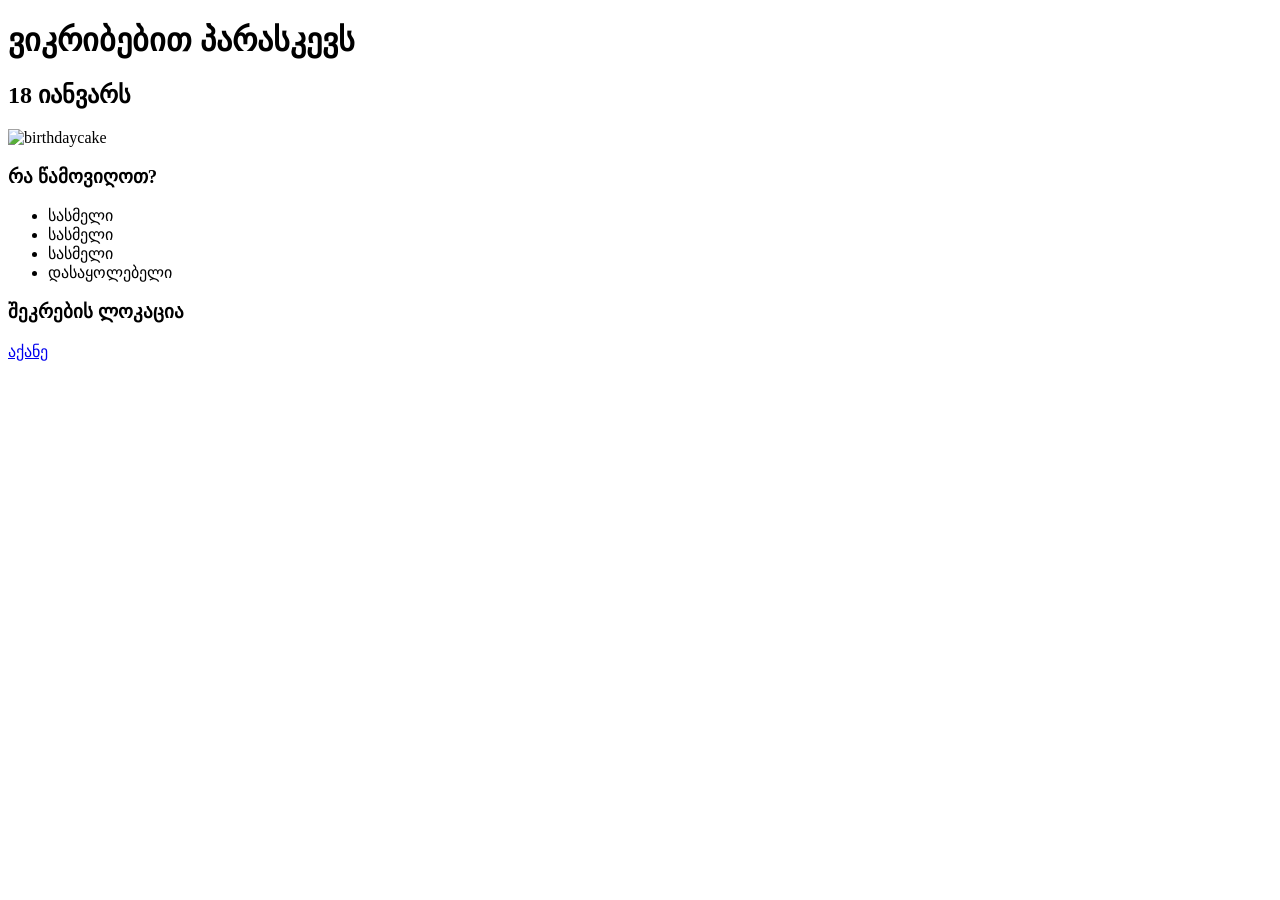
==== commit ffb585e8: "test just joking around" ====
--- a/index.html
+++ b/index.html
@@ -1,64 +1,23 @@
 <!DOCTYPE html>
 <html lang="en">
 <head>
-    <meta charset="UTF-8">
-    <meta http-equiv="X-UA-Compatible" content="IE=edge">
-    <meta name="viewport" content="width=device-width, initial-scale=1.0">
-    <link rel="stylesheet" href="reset.css">
-    <link rel="stylesheet" href="style.css">
-    <link rel="icon" type="image/png" sizes="32x32" href="./assets/favicon-32x32.png">
-    <link rel="preconnect" href="https://fonts.googleapis.com">
-    <link rel="preconnect" href="https://fonts.gstatic.com" crossorigin>
-    <link href="https://fonts.googleapis.com/css2?family=Plus+Jakarta+Sans:wght@400;500;800&display=swap" rel="stylesheet">
-    <title>Bitcamp2</title>
+    
 </head>
 <body class="wrapper">
     <div class="container">
+        <h1>ვიკრიბებით პარასკევს </h1>
+        <h2>18 იანვარს </h2>
+        <img src="https://media.discordapp.net/attachments/849015469276790816/861197779673153546/image0.jpg?ex=6788e4ee&is=6787936e&hm=bac56f9900dfbe0c8146a1788d15ac19d34323b88e51da19e5540788ac17d254&=&format=webp&width=263&height=350" alt="birthdaycake">
+        <h3> რა წამოვიღოთ? </h3>
+        <ul>
+            <li> სასმელი </li>
+            <li> სასმელი </li>
+            <li> სასმელი </li>
+            <li> დასაყოლებელი </li>
+        </ul>
+        <h3> შეკრების ლოკაცია </h3>
+        <a link rel="Google maps Link" href=" https://maps.app.goo.gl/ZVm4x6Q6HRsFiV3ZA">  აქანე </a>
 
-        <div class="desktop1"> <h7> Skilled  </h7>   <button class="button1"> Get Started </button>
-        <h1 class="head"> Maximize skill, minimize budget </h1>
-        <p> Our modern courses across a range of in-demand skills will give you the knowledge you need to live the life you want. </p> <button class="button"> Get Started </button>
-        </div>
-        
-        <div>
-         <img   class="mobile col-1" src="Assets/image-hero-mobile.png" alt="photo">
-         <img class="desktop col-12" src="Assets/image-hero-desktop.png" alt="photo" >
-         <img class="tablet col-5" src="Assets/image-hero-desktop.png" alt="photo">
-        </div>
-
-        <button class="buttonB"> Check out our most popular courses! </button>
-        <div class="block two">
-            <img src="Assets/icon-animation.svg" alt="" class="iconi">
-             <h2 class="head">Animation</h2> 
-             <p> Learn the latest animation techniques to create stunning motion design and captivate your audience. </p> 
-             <button class="buttonS"> Get Started </button>
-        </div>
-        <div class="block three"> 
-            <img src="Assets/icon-design.svg" alt="" class="iconi">
-            <h2 class="head"> Design </h2> 
-            <p> Create beautiful, usable interfaces to help shape the future of how the web looks. </p> 
-            <button class="buttonS"> Get Started </button>
-        </div>
-        <div class="block four"> 
-            <img src="Assets/icon-photography.svg" alt="" class="iconi">
-            <h2 class="head"> Photography </h2>
-            <p> Explore critical fundamentals like lighting, composition, and focus to capture exceptional photos. </p>
-            <button class="buttonS"> Get Started </button>
-        </div>
-        <div class="block six"> 
-            <img src="Assets/icon-crypto.svg" alt="" class="iconi">
-            <h2 class="head"> Crypto </h2>
-            <p> All you need to know to get started investing in crypto. Go from beginner to advanced with this 54 hour course. </p>
-            <button class="buttonS"> Get Started </button>
-        </div>
-        <div class="block seven"> 
-            <img src="Assets/icon-business.svg" alt="" class="iconi">
-            <h2 class="head"> Business </h2>
-            <p> A step-by-step playbook to help you start, scale, and sustain your business without outside investment. </p>
-            <button class="buttonS"> Get Started </button>
-        </div>
-        <div class="bot fullfill"> <h3 class="skill"> Skilled </h3> <button class="buttonlast"> Get Started </button> </div>
     </div>
-    <script src="script.js"> </script>
 </body>
 </html>
